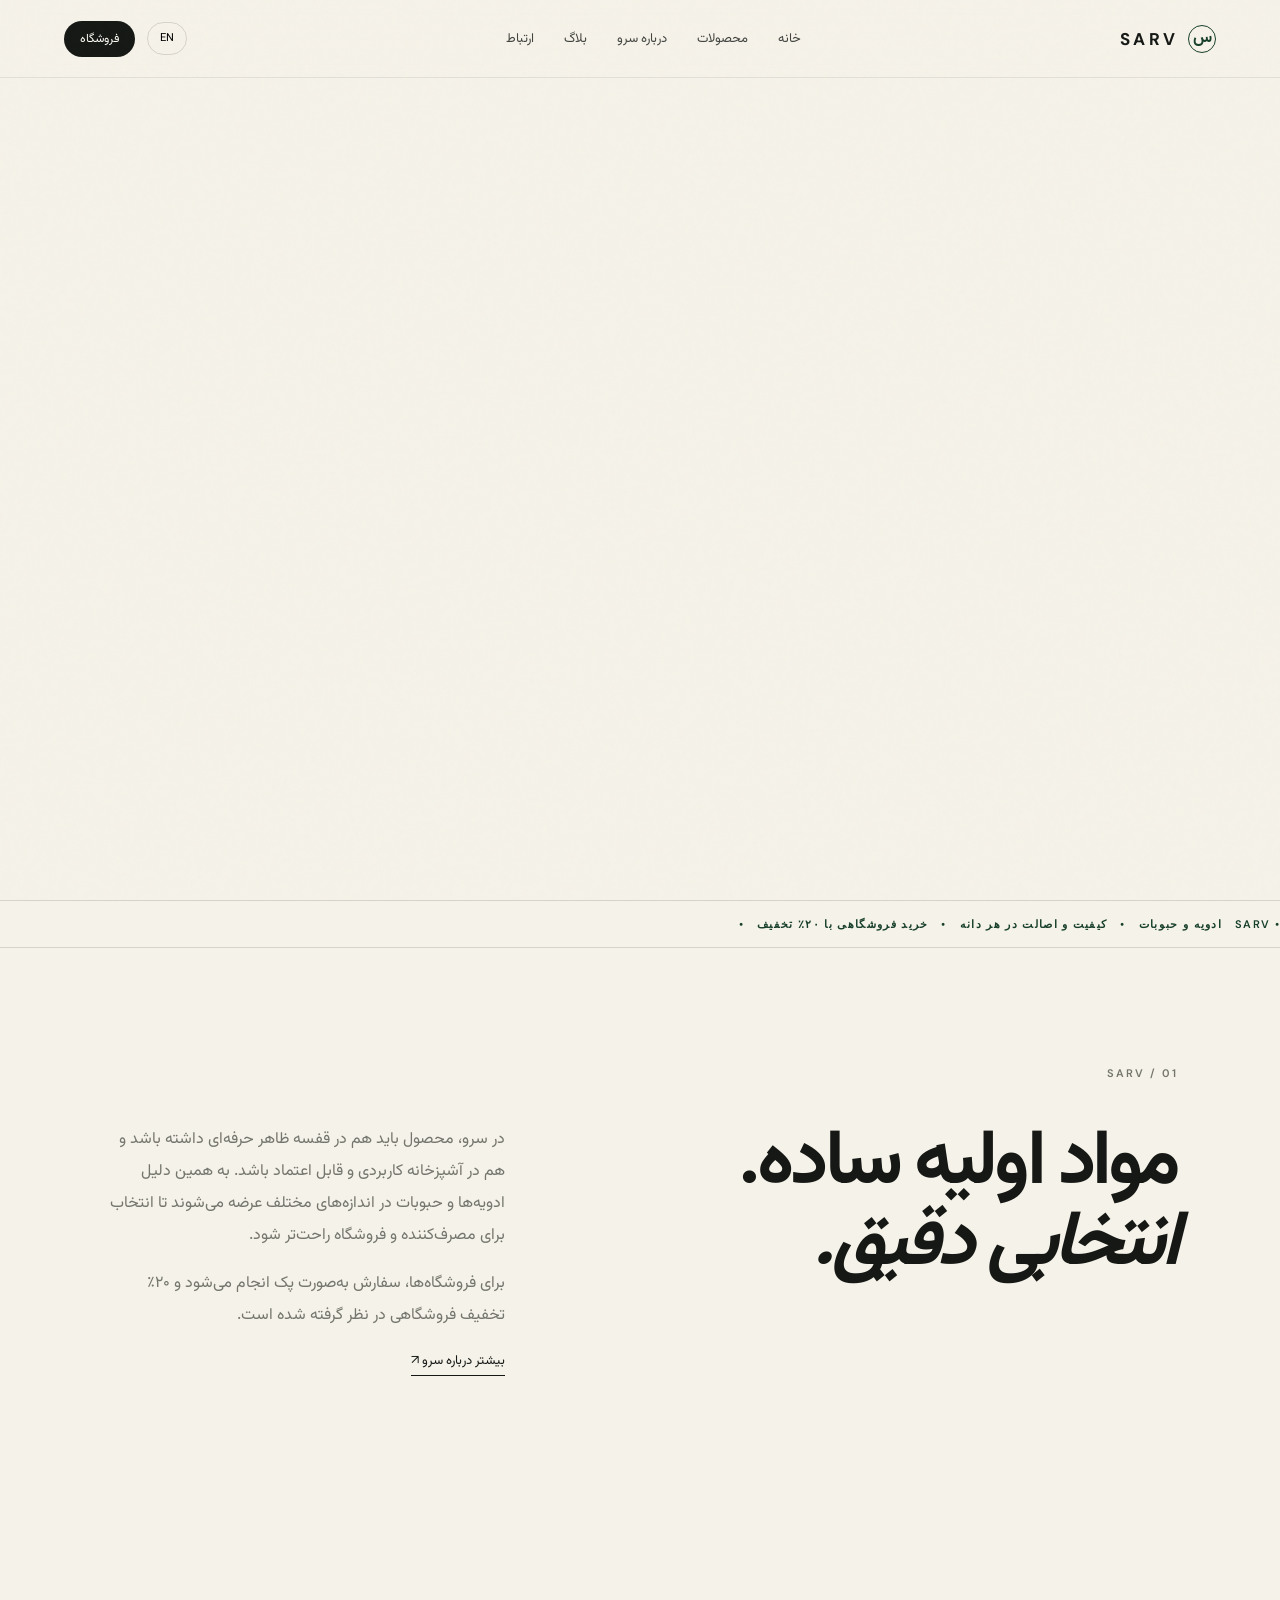
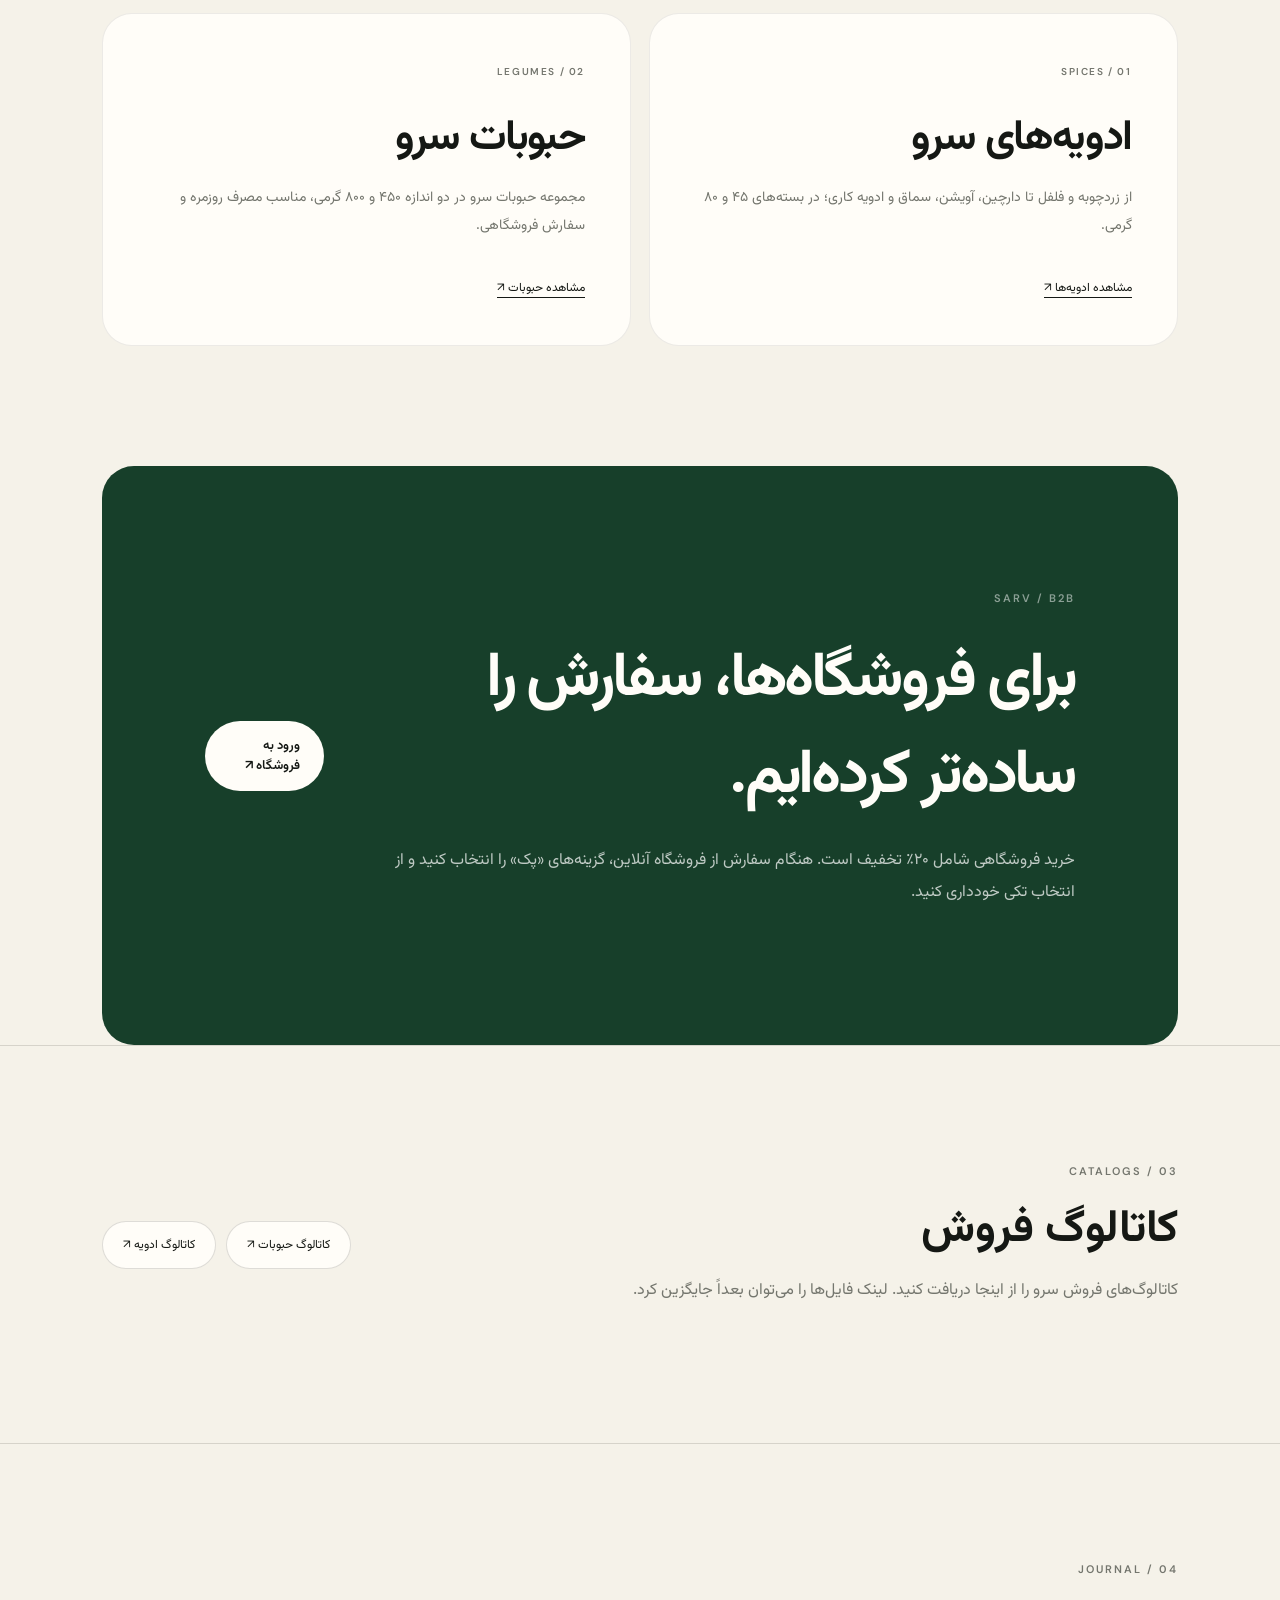
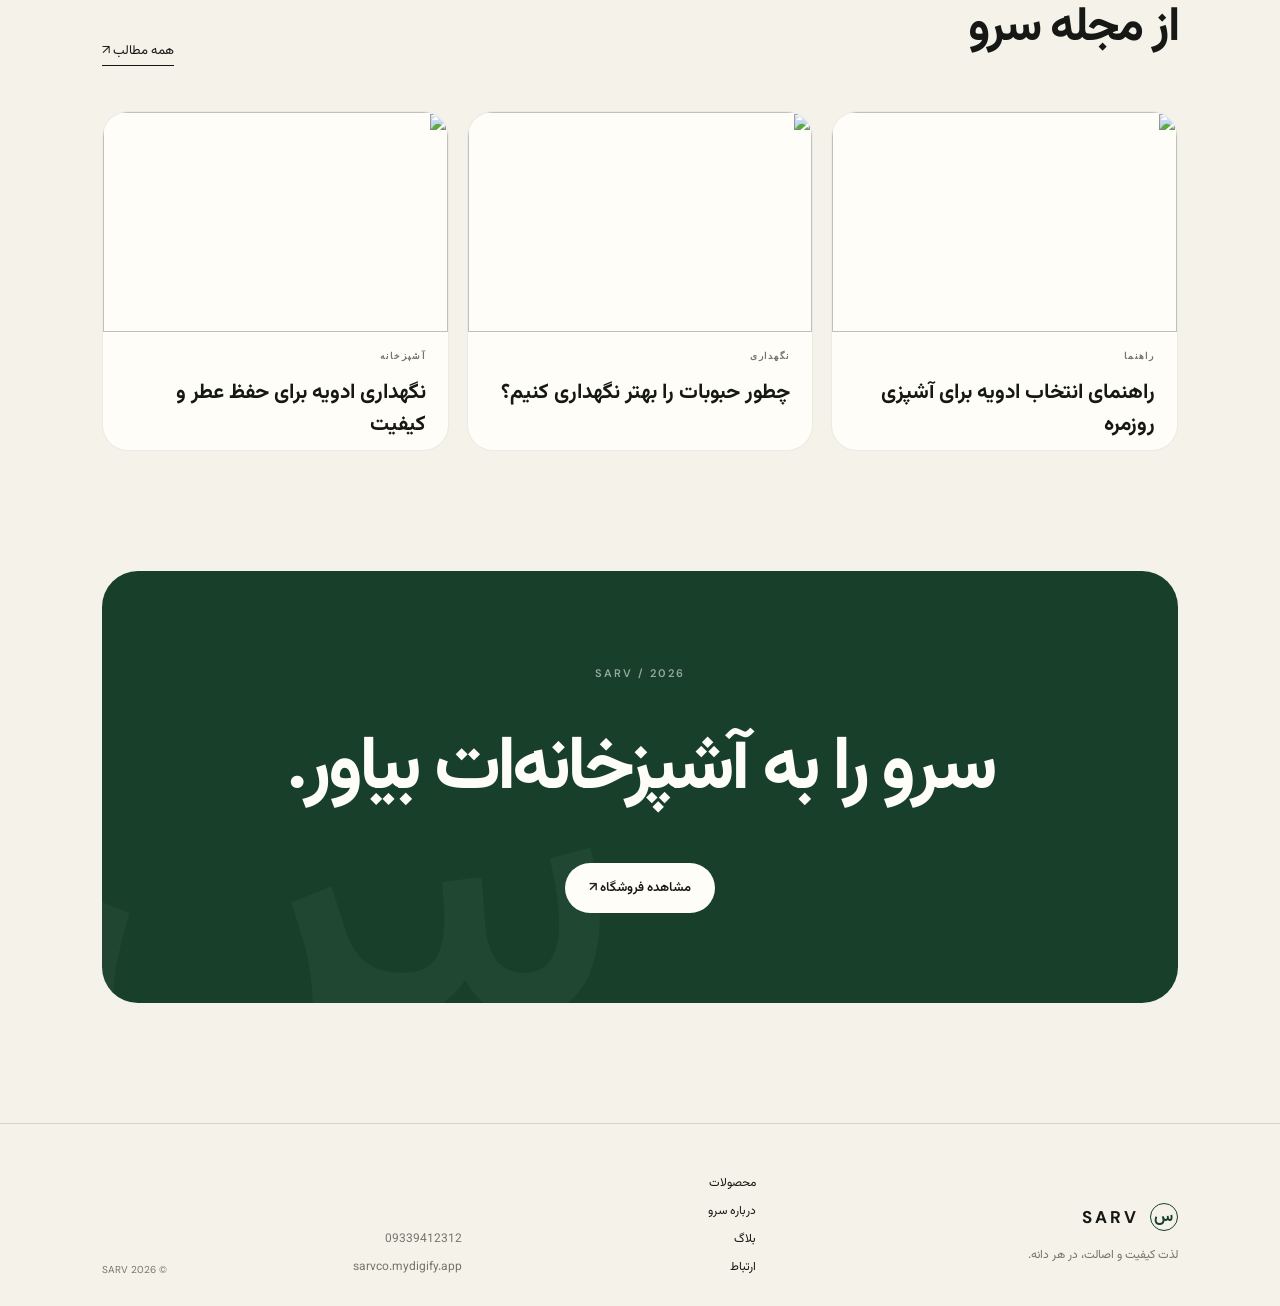
==== index.html @ 3f768b29 "Add files via upload" ====
<!doctype html><html lang="fa" dir="rtl"><head>
<meta charset="utf-8"><meta name="viewport" content="width=device-width, initial-scale=1.0">
<meta name="theme-color" content="#f6f3ea">
<meta name="description" content="سرو؛ ادویه و حبوبات با تمرکز بر کیفیت، اصالت و بسته‌بندی حرفه‌ای.">
<title>SARV — سرو | ادویه و حبوبات</title>
<link rel="preconnect" href="https://fonts.googleapis.com"><link rel="preconnect" href="https://fonts.gstatic.com" crossorigin>
<link href="https://fonts.googleapis.com/css2?family=DM+Sans:wght@400;500;600;700&family=Vazirmatn:wght@400;500;600;700;800&display=swap" rel="stylesheet">
<link rel="stylesheet" href="styles.css"></head><body><div class="noise"></div><header class="nav">
  <a class="brand" href="index.html" aria-label="SARV"><span class="brand-mark">س</span><span class="brand-word">SARV</span></a>
  <nav>
    <a href="index.html" data-fa="خانه" data-en="Home">خانه</a>
    <a href="products.html" data-fa="محصولات" data-en="Products">محصولات</a>
    <a href="about.html" data-fa="درباره سرو" data-en="About">درباره سرو</a>
    <a href="blog.html" data-fa="بلاگ" data-en="Blog">بلاگ</a>
    <a href="contact.html" data-fa="ارتباط" data-en="Contact">ارتباط</a>
  </nav>
  <div class="nav-actions">
    <button class="lang-btn" id="langBtn">EN</button>
    <a class="nav-cta" href="https://sarvco.mydigify.app" target="_blank" rel="noopener" data-fa="فروشگاه" data-en="Shop">فروشگاه</a>
  </div>
</header><main><section class="hero">
<div class="hero-copy reveal"><span class="eyebrow">SARV / NATURAL SPICES & LEGUMES</span>
<h1>طعم واقعی،<br><em>سادگی ماندگار.</em></h1>
<p>سرو مجموعه‌ای از ادویه‌ها و حبوبات است؛ با تمرکز بر کیفیت، اصالت، ارائه حرفه‌ای و تجربه‌ای ساده برای خرید خانگی و فروشگاهی.</p>
<div class="hero-actions"><a class="btn btn-dark" href="products.html">دیدن محصولات</a><a class="text-link" href="blog.html">خواندن مطالب سرو ↗</a></div></div>
<div class="hero-visual reveal delay-1"><div class="hero-orbit"></div>
<img src="assets/hero/EA3776B9-7689-4C84-BE9C-60752B34427B.PNG" alt="مجموعه محصولات سرو" class="hero-image">
<div class="floating-note"><strong>SARV</strong><span>کیفیت • اصالت • سادگی</span></div></div></section>
<section class="marquee"><div>• SARV &nbsp; ادویه و حبوبات &nbsp; • &nbsp; کیفیت و اصالت در هر دانه &nbsp; • &nbsp; خرید فروشگاهی با ۲۰٪ تخفیف &nbsp; •</div></section>
<section class="section intro"><div class="section-kicker">01 / SARV</div><div class="intro-grid">
<h2>مواد اولیه ساده.<br><em>انتخابی دقیق.</em></h2>
<div><p>در سرو، محصول باید هم در قفسه ظاهر حرفه‌ای داشته باشد و هم در آشپزخانه کاربردی و قابل اعتماد باشد. به همین دلیل ادویه‌ها و حبوبات در اندازه‌های مختلف عرضه می‌شوند تا انتخاب برای مصرف‌کننده و فروشگاه راحت‌تر شود.</p><p>برای فروشگاه‌ها، سفارش به‌صورت پک انجام می‌شود و ۲۰٪ تخفیف فروشگاهی در نظر گرفته شده است.</p><a class="text-link" href="about.html">بیشتر درباره سرو ↗</a></div></div></section>
<section class="section promo-grid"><div class="promo-card"><span>01 / SPICES</span><h2>ادویه‌های سرو</h2><p>از زردچوبه و فلفل تا دارچین، آویشن، سماق و ادویه کاری؛ در بسته‌های ۴۵ و ۸۰ گرمی.</p><a href="products.html#spices">مشاهده ادویه‌ها ↗</a></div>
<div class="promo-card"><span>02 / LEGUMES</span><h2>حبوبات سرو</h2><p>مجموعه حبوبات سرو در دو اندازه ۴۵۰ و ۸۰۰ گرمی، مناسب مصرف روزمره و سفارش فروشگاهی.</p><a href="products.html#legumes">مشاهده حبوبات ↗</a></div></section>
<section class="section business-banner"><div><span class="eyebrow">SARV / B2B</span><h2>برای فروشگاه‌ها، سفارش را ساده‌تر کرده‌ایم.</h2><p>خرید فروشگاهی شامل ۲۰٪ تخفیف است. هنگام سفارش از فروشگاه آنلاین، گزینه‌های «پک» را انتخاب کنید و از انتخاب تکی خودداری کنید.</p></div><a class="btn btn-light" href="https://sarvco.mydigify.app" target="_blank" rel="noopener">ورود به فروشگاه ↗</a></section>
<section class="section catalog-strip"><div><div class="section-kicker">03 / CATALOGS</div><h2>کاتالوگ فروش</h2><p>کاتالوگ‌های فروش سرو را از اینجا دریافت کنید. لینک فایل‌ها را می‌توان بعداً جایگزین کرد.</p></div>
<div class="catalog-actions"><a class="catalog-link" href="CATALOG_LEGUMES_URL">کاتالوگ حبوبات ↗</a><a class="catalog-link" href="CATALOG_SPICES_URL">کاتالوگ ادویه ↗</a></div></section>
<section class="section blog-teaser"><div class="section-head"><div><div class="section-kicker">04 / JOURNAL</div><h2>از مجله سرو</h2></div><a class="text-link" href="blog.html">همه مطالب ↗</a></div>
<div class="article-grid"><a class="article-card" href="blog/guide-to-spices.html"><img src="assets/new-spices/32B87720-87F9-4DDB-B1CF-06F2266FF9A6.PNG"><span>راهنما</span><h3>راهنمای انتخاب ادویه برای آشپزی روزمره</h3></a>
<a class="article-card" href="blog/legumes-storage.html"><img src="assets/hero/F86A44FF-6D69-4E78-BDF2-ED0A89D6AC3B.PNG"><span>نگهداری</span><h3>چطور حبوبات را بهتر نگهداری کنیم؟</h3></a>
<a class="article-card" href="blog/spice-storage.html"><img src="assets/new-spices/EA3776B9-7689-4C84-BE9C-60752B34427B.PNG"><span>آشپزخانه</span><h3>نگهداری ادویه برای حفظ عطر و کیفیت</h3></a></div></section>
<section class="cta section"><div class="cta-inner"><span class="eyebrow">SARV / 2026</span><h2>سرو را به آشپزخانه‌ات بیاور.</h2><a class="btn btn-light" href="https://sarvco.mydigify.app" target="_blank" rel="noopener">مشاهده فروشگاه ↗</a></div></section></main><footer class="footer">
  <div><div class="brand footer-brand"><span class="brand-mark">س</span><span class="brand-word">SARV</span></div>
    <p data-fa="لذت کیفیت و اصالت، در هر دانه." data-en="The pleasure of quality and authenticity, in every grain.">لذت کیفیت و اصالت، در هر دانه.</p></div>
  <div class="footer-links">
    <a href="products.html" data-fa="محصولات" data-en="Products">محصولات</a>
    <a href="about.html" data-fa="درباره سرو" data-en="About">درباره سرو</a>
    <a href="blog.html" data-fa="بلاگ" data-en="Blog">بلاگ</a>
    <a href="contact.html" data-fa="ارتباط" data-en="Contact">ارتباط</a>
  </div>
  <div class="footer-contact"><span>09339412312</span><a href="https://sarvco.mydigify.app" target="_blank" rel="noopener">sarvco.mydigify.app</a></div>
  <div class="copyright">© 2026 SARV</div>
</footer><script src="script.js"></script></body></html>
---- styles.css ----
:root{--bg:#f5f2e9;--ink:#151814;--muted:#74766e;--line:rgba(21,24,20,.14);--green:#173f2a;--gold:#b89a58;--white:#fffdf8;--radius:28px}
*{box-sizing:border-box}html{scroll-behavior:smooth}body{margin:0;background:var(--bg);color:var(--ink);font-family:Vazirmatn,DM Sans,sans-serif;overflow-x:hidden}a{color:inherit;text-decoration:none}button{font:inherit}.noise{position:fixed;inset:0;pointer-events:none;z-index:20;opacity:.035;background-image:url("data:image/svg+xml,%3Csvg viewBox='0 0 180 180' xmlns='http://www.w3.org/2000/svg'%3E%3Cfilter id='n'%3E%3CfeTurbulence type='fractalNoise' baseFrequency='.8' numOctaves='4' stitchTiles='stitch'/%3E%3C/filter%3E%3Crect width='100%25' height='100%25' filter='url(%23n)' opacity='.5'/%3E%3C/svg%3E")}
.nav{position:fixed;top:0;left:0;right:0;z-index:15;height:78px;display:flex;align-items:center;justify-content:space-between;padding:0 5vw;background:rgba(245,242,233,.72);backdrop-filter:blur(18px);border-bottom:1px solid rgba(21,24,20,.08)}.brand{display:flex;align-items:center;gap:10px;font-family:"DM Sans",sans-serif;font-weight:700;letter-spacing:.2em}.brand-mark{display:grid;place-items:center;width:28px;height:28px;border:1px solid var(--green);border-radius:50%;font-family:Vazirmatn;font-size:16px;letter-spacing:0;color:var(--green)}.brand-word{font-size:17px}.nav nav{display:flex;gap:30px;font-size:13px}.nav nav a{position:relative;color:#42443f}.nav nav a:after{content:"";position:absolute;right:0;bottom:-7px;width:0;height:1px;background:var(--green);transition:.35s}.nav nav a:hover:after{width:100%}.nav-actions{display:flex;gap:12px;align-items:center}.lang-btn{border:1px solid var(--line);background:transparent;border-radius:999px;padding:7px 12px;cursor:pointer;font-size:11px}.nav-cta{background:var(--ink);color:var(--white);border-radius:999px;padding:9px 16px;font-size:12px}.hero{min-height:100vh;padding:150px 8vw 90px;display:grid;grid-template-columns:1fr 1fr;align-items:center;gap:5vw}.hero-copy{max-width:620px}.eyebrow,.section-kicker{font:600 11px/1 "DM Sans",sans-serif;letter-spacing:.18em;text-transform:uppercase;color:var(--muted)}h1,h2,h3,p{margin-top:0}.hero h1{font-size:clamp(54px,7vw,108px);line-height:.98;letter-spacing:-.06em;margin:22px 0}.hero h1 em,.page-hero h1 em,.statement h2 em,.about-copy h2 em,.contact-note h2 em{font-style:normal;color:var(--green)}.hero-copy>p{font-size:17px;line-height:2;color:var(--muted);max-width:540px}.hero-actions{display:flex;align-items:center;gap:25px;margin-top:32px}.btn{display:inline-flex;align-items:center;justify-content:center;border-radius:999px;padding:15px 24px;font-size:13px;font-weight:600;transition:transform .3s,box-shadow .3s}.btn:hover{transform:translateY(-3px);box-shadow:0 12px 30px rgba(0,0,0,.12)}.btn-dark{background:var(--ink);color:var(--white)}.btn-light{background:var(--white);color:var(--ink)}.text-link{font-size:13px;border-bottom:1px solid var(--ink);padding-bottom:4px}.hero-visual{position:relative;min-height:650px;display:grid;place-items:center}.hero-image{width:min(100%,600px);max-height:650px;object-fit:contain;position:relative;z-index:2;filter:drop-shadow(0 35px 40px rgba(0,0,0,.13))}.hero-orbit{position:absolute;width:430px;height:430px;border:1px solid rgba(23,63,42,.18);border-radius:50%;animation:spin 18s linear infinite}.hero-orbit:after{content:"";position:absolute;width:9px;height:9px;background:var(--gold);border-radius:50%;top:12%;right:10%}.floating-note{position:absolute;z-index:3;bottom:8%;left:2%;background:rgba(255,253,248,.75);backdrop-filter:blur(16px);border:1px solid rgba(255,255,255,.8);padding:18px 20px;border-radius:18px;box-shadow:0 20px 40px rgba(0,0,0,.08);display:flex;flex-direction:column;gap:5px}.floating-note strong{font:700 16px "DM Sans"}.floating-note span{font-size:10px;color:var(--muted)}@keyframes spin{to{transform:rotate(360deg)}}.marquee{overflow:hidden;border-block:1px solid var(--line);padding:16px 0;white-space:nowrap;color:var(--green);font:600 11px "DM Sans";letter-spacing:.12em}.marquee div{display:inline-block;animation:marquee 24s linear infinite}@keyframes marquee{to{transform:translateX(50%)}}.section{padding:120px 8vw}.section-small{padding-inline:8vw}.intro-grid{display:grid;grid-template-columns:1.15fr .85fr;gap:10vw;margin-top:45px}.intro h2,.statement h2,.page-hero h1,.contact-note h2{font-size:clamp(42px,6vw,82px);line-height:1.05;letter-spacing:-.05em}.intro-grid p,.statement-copy p,.about-copy p,.page-hero p{font-size:16px;line-height:2;color:var(--muted);max-width:550px}.section-head{display:flex;justify-content:space-between;align-items:end;margin-bottom:45px}.section-head h2{font-size:48px;letter-spacing:-.04em;margin:16px 0 0}.product-grid{display:grid;grid-template-columns:repeat(4,1fr);gap:18px}.product-card{min-width:0}.product-img{background:var(--white);border-radius:24px;aspect-ratio:1/1.18;display:grid;place-items:center;overflow:hidden;border:1px solid rgba(21,24,20,.07);transition:transform .5s,box-shadow .5s}.product-card img{width:88%;height:88%;object-fit:contain;transition:transform .6s}.product-card:hover .product-img{transform:translateY(-8px);box-shadow:0 25px 50px rgba(0,0,0,.1)}.product-card:hover img{transform:scale(1.04)}.product-info{display:grid;grid-template-columns:auto 1fr;gap:4px 12px;padding:15px 5px}.product-info span{grid-row:span 2;font:600 10px "DM Sans";color:var(--muted);padding-top:4px}.product-info h3{font-size:16px;margin:0}.product-info small{font:500 9px "DM Sans";letter-spacing:.08em;color:var(--muted)}.product-info b{grid-column:2;font-size:11px;margin-top:7px;font-weight:600}.statement{display:grid;grid-template-columns:1.15fr .85fr;gap:7vw;align-items:center;background:#ece8dc}.statement-image{border-radius:32px;overflow:hidden}.statement-image img{display:block;width:100%;height:100%;object-fit:cover}.cta{padding-top:0}.cta-inner{background:var(--green);color:var(--white);border-radius:36px;padding:90px 9vw;text-align:center;position:relative;overflow:hidden}.cta-inner:before{content:"س";position:absolute;font-size:38vw;line-height:.7;left:-5%;bottom:-15%;opacity:.04}.cta-inner .eyebrow{color:rgba(255,255,255,.55)}.cta h2{font-size:clamp(40px,6vw,75px);letter-spacing:-.05em;margin:25px auto 35px;max-width:900px}.footer{padding:50px 8vw 30px;display:grid;grid-template-columns:1.5fr 1fr 1fr auto;gap:40px;border-top:1px solid var(--line);align-items:end}.footer p{color:var(--muted);font-size:12px}.footer-brand{margin-bottom:15px}.footer-links,.footer-contact{display:flex;flex-direction:column;gap:10px;font-size:12px}.footer-contact{color:var(--muted)}.copyright{font:10px "DM Sans";color:var(--muted);white-space:nowrap}.page-hero{padding-top:170px;padding-bottom:70px;max-width:1100px}.page-hero h1{margin:25px 0 20px}.page-hero p{max-width:650px}.filterbar{display:flex;gap:8px;margin-bottom:35px}.filter{border:1px solid var(--line);background:transparent;border-radius:999px;padding:10px 17px;font-size:11px;cursor:pointer}.filter.active{background:var(--ink);color:white}.product-grid-large{grid-template-columns:repeat(4,1fr);padding-bottom:100px}.product-card.hidden{display:none}.about-split{display:grid;grid-template-columns:1fr 1fr;gap:9vw;align-items:center}.about-visual{border-radius:32px;overflow:hidden}.about-visual img{display:block;width:100%;height:auto}.about-copy h2{font-size:45px;line-height:1.15;letter-spacing:-.04em;margin:20px 0 30px}.values{display:grid;grid-template-columns:repeat(3,1fr);border-top:1px solid var(--line);border-bottom:1px solid var(--line);padding-top:70px;padding-bottom:70px}.value{padding:0 35px;border-left:1px solid var(--line)}.value:first-child{border-left:0}.value span{font:11px "DM Sans";color:var(--muted)}.value h3{font-size:30px;margin:25px 0 10px}.value p{font-size:13px;line-height:1.9;color:var(--muted)}.contact-grid{display:grid;grid-template-columns:1fr 1fr;gap:18px}.contact-card{background:var(--white);border:1px solid rgba(21,24,20,.08);border-radius:28px;padding:45px;display:flex;flex-direction:column;gap:12px;transition:.4s}.contact-card:hover{transform:translateY(-6px);box-shadow:0 25px 50px rgba(0,0,0,.08)}.contact-card span{font:10px "DM Sans";letter-spacing:.18em;color:var(--muted)}.contact-card strong{font:clamp(25px,3vw,40px);letter-spacing:-.03em}.contact-card small{color:var(--green);font-size:12px}.contact-note{text-align:center;padding-bottom:160px}.contact-note h2{margin:30px auto;max-width:850px}.reveal{opacity:0;transform:translateY(35px);transition:opacity .8s ease,transform .8s ease}.reveal.visible{opacity:1;transform:none}.delay-1{transition-delay:.15s}
[dir="ltr"] .hero-actions{flex-direction:row}.ltr{direction:ltr}
@media(max-width:900px){.nav nav{display:none}.hero{grid-template-columns:1fr;padding-top:120px}.hero-visual{min-height:480px}.product-grid,.product-grid-large{grid-template-columns:repeat(2,1fr)}.intro-grid,.statement,.about-split{grid-template-columns:1fr}.statement{gap:45px}.footer{grid-template-columns:1fr 1fr}.values{grid-template-columns:1fr;gap:35px}.value{border-left:0;border-top:1px solid var(--line);padding:30px 0 0}.value:first-child{border-top:0}.contact-grid{grid-template-columns:1fr}}
@media(max-width:560px){.nav{padding:0 18px}.nav-cta{display:none}.hero,.section,.page-hero{padding-inline:22px}.hero h1{font-size:54px}.hero-visual{min-height:400px}.hero-orbit{width:280px;height:280px}.floating-note{left:0;bottom:4%}.section{padding-top:80px;padding-bottom:80px}.section-head{align-items:start;gap:20px;flex-direction:column}.section-head h2{font-size:40px}.product-grid,.product-grid-large{grid-template-columns:1fr 1fr;gap:10px}.product-img{border-radius:18px}.product-info h3{font-size:13px}.statement{padding-inline:22px}.cta{padding-inline:12px}.cta-inner{border-radius:25px;padding:70px 25px}.footer{grid-template-columns:1fr;padding-inline:22px}.copyright{margin-top:20px}.about-copy h2{font-size:36px}.contact-card{padding:30px 24px}.contact-card strong{font-size:25px}}

/* SARV 2026 additions */
.promo-grid{display:grid;grid-template-columns:1fr 1fr;gap:18px}
.promo-card{background:var(--white);border:1px solid rgba(21,24,20,.08);border-radius:30px;padding:45px;min-height:310px}
.promo-card span,.category-heading span,.post-meta{font:600 10px "DM Sans";letter-spacing:.16em;color:var(--muted)}
.promo-card h2{font-size:42px;letter-spacing:-.04em;margin:22px 0 12px}
.promo-card p{color:var(--muted);line-height:2;font-size:14px;max-width:520px}
.promo-card a{display:inline-block;margin-top:25px;border-bottom:1px solid var(--ink);font-size:12px}
.business-banner,.business-note{background:var(--green);color:var(--white);border-radius:32px;margin-inline:8vw;display:flex;align-items:center;justify-content:space-between;gap:40px}
.business-banner h2{font-size:clamp(35px,5vw,62px);letter-spacing:-.05em;margin:20px 0}
.business-banner p,.business-note p{color:rgba(255,255,255,.72);line-height:2;max-width:750px}
.business-banner .eyebrow{color:rgba(255,255,255,.5)}
.business-note{padding:45px 55px;margin-bottom:35px}
.business-note strong{font-size:24px}
.business-note .btn{background:var(--white);color:var(--ink)}
.catalog-strip{display:flex;align-items:center;justify-content:space-between;gap:45px;border-top:1px solid var(--line);border-bottom:1px solid var(--line)}
.catalog-strip h2{font-size:45px;margin:18px 0 10px}
.catalog-strip p{color:var(--muted);line-height:2;max-width:600px}
.catalog-actions{display:flex;gap:10px;flex-wrap:wrap}
.catalog-link{border:1px solid var(--line);background:var(--white);border-radius:999px;padding:14px 20px;font-size:12px}
.category-heading{padding-top:70px;padding-bottom:28px}
.category-heading h2{font-size:44px;margin:15px 0 5px}
.category-heading p{color:var(--muted);font-size:13px}
.size-row{display:flex;gap:6px;margin-top:10px}
.size-btn{border:1px solid var(--line);background:transparent;border-radius:999px;padding:6px 10px;font-size:10px;cursor:pointer}
.size-btn.active{background:var(--green);color:var(--white);border-color:var(--green)}
.purchase-row{display:flex;align-items:end;justify-content:space-between;gap:10px;margin-top:10px}
.price-label{display:block;font-size:9px!important;letter-spacing:0!important}
.price{display:block;font-size:13px;margin-top:2px}
.shop-mini{background:var(--ink);color:var(--white);border-radius:999px;padding:8px 12px;font-size:10px}
.store-order{margin-top:12px;padding-top:12px;border-top:1px solid var(--line);display:flex;flex-direction:column;gap:4px}
.store-order strong{font-size:10px;color:var(--green)}
.store-order span{font-size:9px;line-height:1.7;color:var(--muted)}
.pack-link{font-size:9px;text-decoration:underline;margin-top:3px}
.article-grid{display:grid;grid-template-columns:repeat(3,1fr);gap:18px}
.article-card{background:var(--white);border:1px solid rgba(21,24,20,.08);border-radius:26px;overflow:hidden;transition:.35s}
.article-card:hover{transform:translateY(-6px);box-shadow:0 20px 45px rgba(0,0,0,.08)}
.article-card img{display:block;width:100%;height:220px;object-fit:cover}
.article-card span,.article-card h3,.article-card p{margin-inline:22px}
.article-card span{display:inline-block;margin-top:18px;font:600 9px "DM Sans";letter-spacing:.14em;color:var(--muted)}
.article-card h3{font-size:21px;line-height:1.5;margin-top:9px;margin-bottom:10px}
.article-card p{font-size:12px;line-height:2;color:var(--muted);margin-bottom:24px}
.article-grid-large .article-card img{height:250px}
.post{max-width:1000px;margin:auto;padding-top:160px}
.post h1{font-size:clamp(42px,6vw,78px);line-height:1.1;letter-spacing:-.05em;margin:25px 0}
.post-lead{font-size:19px;line-height:2;color:var(--muted);max-width:760px}
.post-image{width:100%;max-height:600px;object-fit:cover;border-radius:30px;margin:45px 0}
.post-content{max-width:760px;margin:auto;font-size:16px;line-height:2.1}
.post-content h2{font-size:30px;margin-top:45px}
.post-content li{margin-bottom:12px}
.contact-form-note{background:var(--white);border-radius:30px;margin-inline:8vw}
.contact-form-note h2{font-size:50px;margin:18px 0}
.contact-form-note p{color:var(--muted);max-width:750px;line-height:2;margin-bottom:25px}
@media(max-width:900px){.promo-grid,.article-grid{grid-template-columns:1fr 1fr}.business-banner,.business-note,.catalog-strip{margin-inline:22px}.business-banner,.catalog-strip{align-items:flex-start;flex-direction:column}.business-note{margin-inline:22px}.article-card img{height:190px}}
@media(max-width:560px){.promo-grid,.article-grid{grid-template-columns:1fr}.promo-card{padding:30px;min-height:240px}.promo-card h2{font-size:34px}.business-banner,.business-note{margin-inline:12px;border-radius:24px;padding:35px 25px}.catalog-strip{padding-inline:22px}.catalog-strip h2{font-size:38px}.category-heading{padding-inline:22px}.article-card img,.article-grid-large .article-card img{height:210px}.post{padding-top:125px}.post-image{border-radius:20px;margin:30px 0}.post-content{font-size:15px}.contact-form-note{margin-inline:12px}}
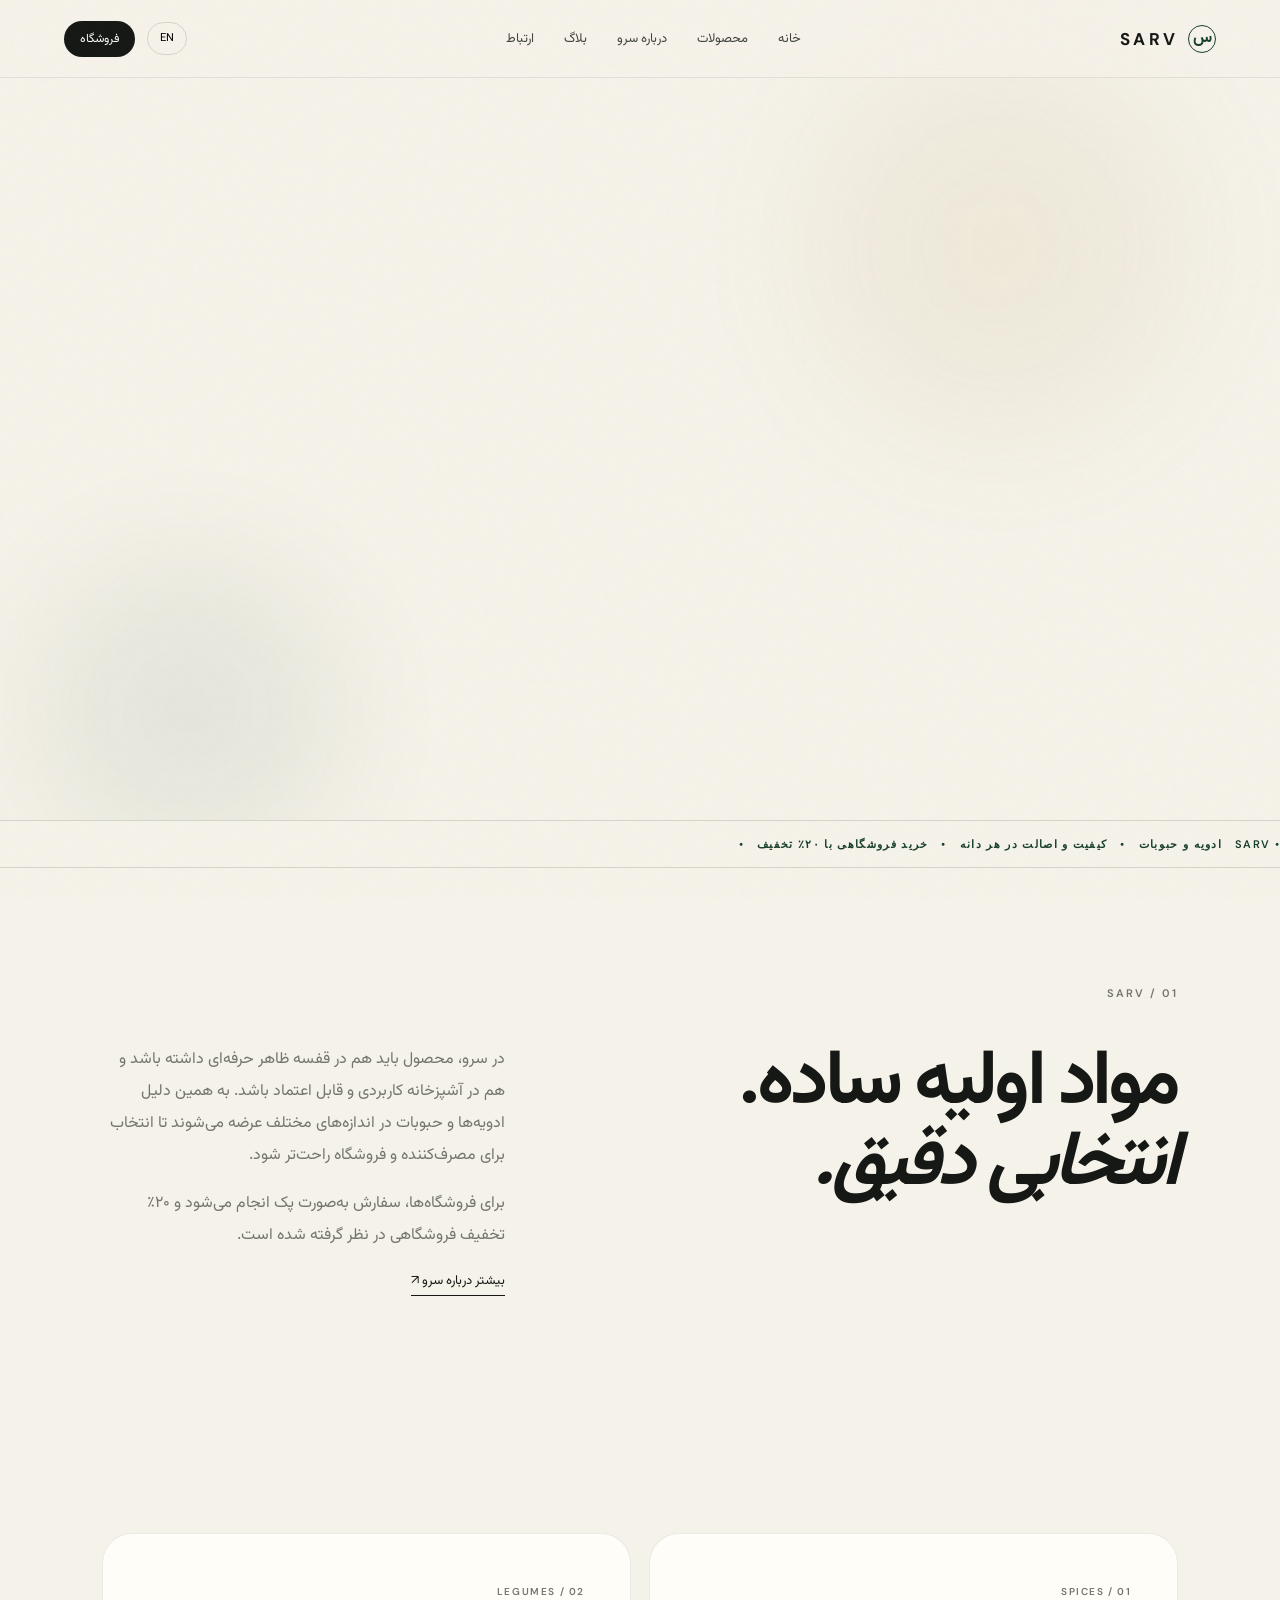
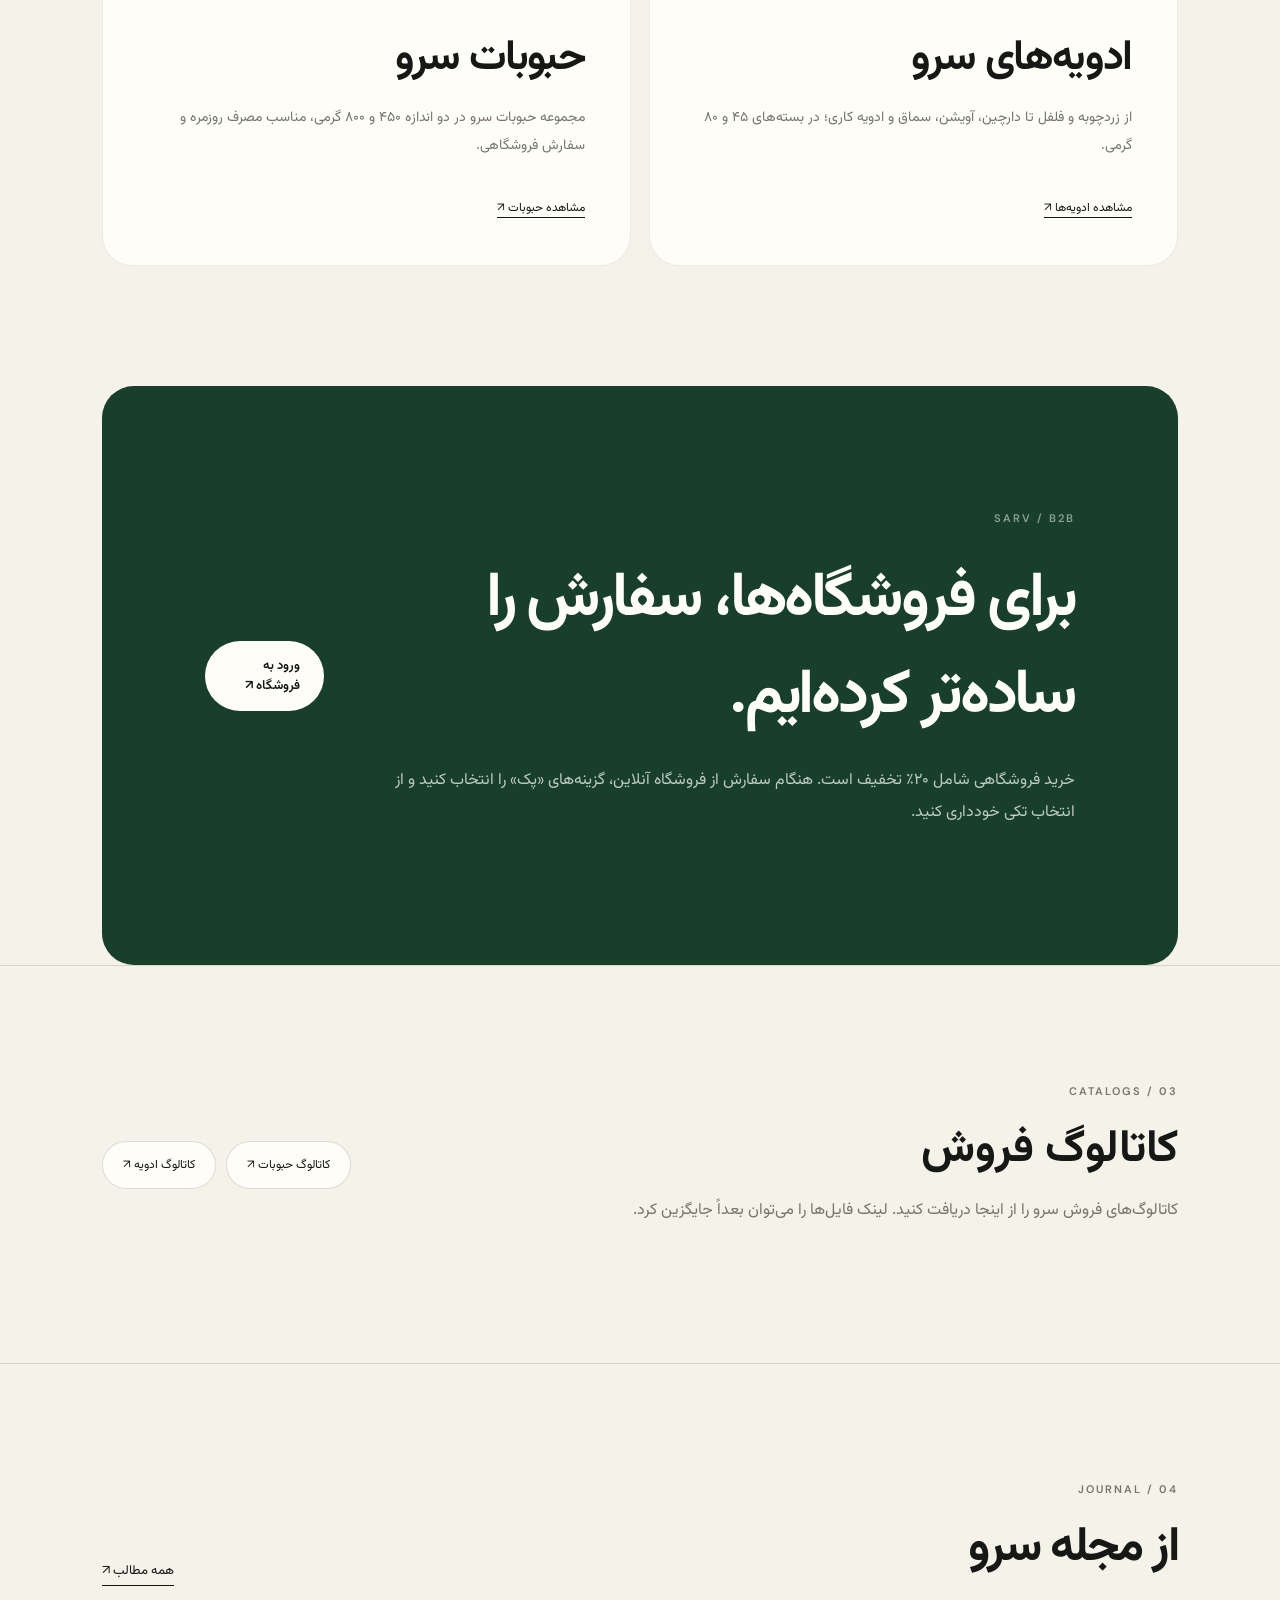
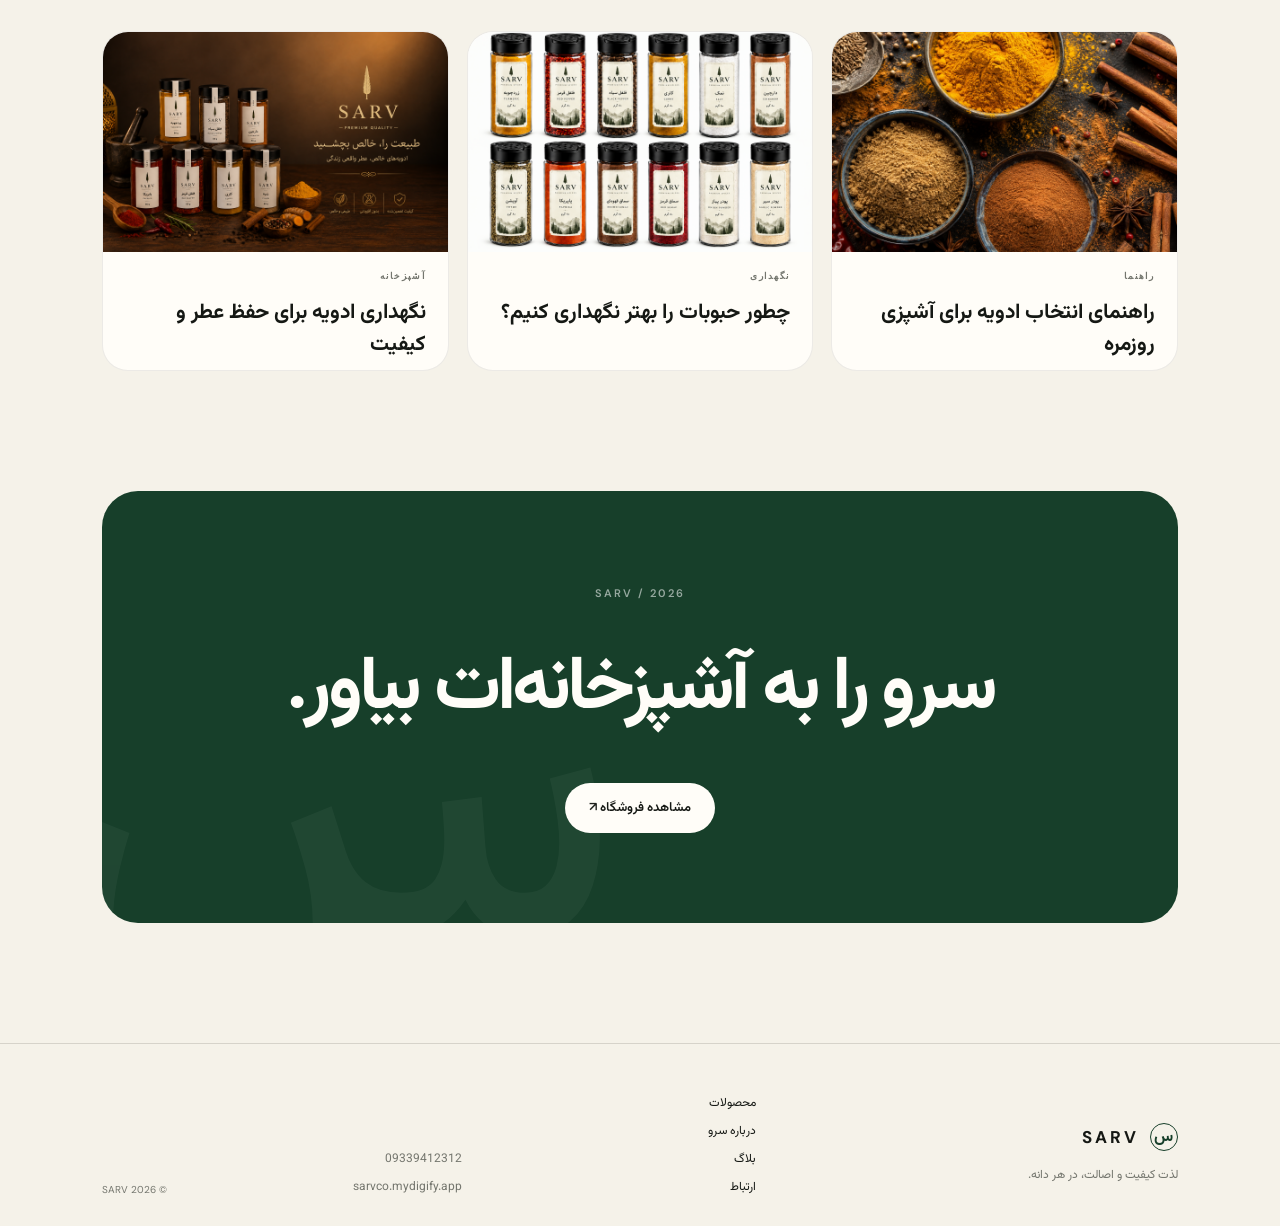
==== commit 85d0ddd2: "Add files via upload" ====
--- a/index.html
+++ b/index.html
@@ -5,6 +5,7 @@
 <title>SARV — سرو | ادویه و حبوبات</title>
 <link rel="preconnect" href="https://fonts.googleapis.com"><link rel="preconnect" href="https://fonts.gstatic.com" crossorigin>
 <link href="https://fonts.googleapis.com/css2?family=DM+Sans:wght@400;500;600;700&family=Vazirmatn:wght@400;500;600;700;800&display=swap" rel="stylesheet">
+<link rel="preload" as="image" href="assets/hero/EA3776B9-7689-4C84-BE9C-60752B34427B.PNG">
 <link rel="stylesheet" href="styles.css"></head><body><div class="noise"></div><header class="nav">
   <a class="brand" href="index.html" aria-label="SARV"><span class="brand-mark">س</span><span class="brand-word">SARV</span></a>
   <nav>
@@ -24,7 +25,7 @@
 <p>سرو مجموعه‌ای از ادویه‌ها و حبوبات است؛ با تمرکز بر کیفیت، اصالت، ارائه حرفه‌ای و تجربه‌ای ساده برای خرید خانگی و فروشگاهی.</p>
 <div class="hero-actions"><a class="btn btn-dark" href="products.html">دیدن محصولات</a><a class="text-link" href="blog.html">خواندن مطالب سرو ↗</a></div></div>
 <div class="hero-visual reveal delay-1"><div class="hero-orbit"></div>
-<img src="assets/hero/EA3776B9-7689-4C84-BE9C-60752B34427B.PNG" alt="مجموعه محصولات سرو" class="hero-image">
+<img src="assets/hero/EA3776B9-7689-4C84-BE9C-60752B34427B.PNG" alt="مجموعه محصولات سرو" class="hero-image" width="1536" height="1024" fetchpriority="high">
 <div class="floating-note"><strong>SARV</strong><span>کیفیت • اصالت • سادگی</span></div></div></section>
 <section class="marquee"><div>• SARV &nbsp; ادویه و حبوبات &nbsp; • &nbsp; کیفیت و اصالت در هر دانه &nbsp; • &nbsp; خرید فروشگاهی با ۲۰٪ تخفیف &nbsp; •</div></section>
 <section class="section intro"><div class="section-kicker">01 / SARV</div><div class="intro-grid">
--- a/styles.css
+++ b/styles.css
@@ -60,3 +60,223 @@
 .contact-form-note p{color:var(--muted);max-width:750px;line-height:2;margin-bottom:25px}
 @media(max-width:900px){.promo-grid,.article-grid{grid-template-columns:1fr 1fr}.business-banner,.business-note,.catalog-strip{margin-inline:22px}.business-banner,.catalog-strip{align-items:flex-start;flex-direction:column}.business-note{margin-inline:22px}.article-card img{height:190px}}
 @media(max-width:560px){.promo-grid,.article-grid{grid-template-columns:1fr}.promo-card{padding:30px;min-height:240px}.promo-card h2{font-size:34px}.business-banner,.business-note{margin-inline:12px;border-radius:24px;padding:35px 25px}.catalog-strip{padding-inline:22px}.catalog-strip h2{font-size:38px}.category-heading{padding-inline:22px}.article-card img,.article-grid-large .article-card img{height:210px}.post{padding-top:125px}.post-image{border-radius:20px;margin:30px 0}.post-content{font-size:15px}.contact-form-note{margin-inline:12px}}
+
+/* SARV PRODUCT EXPERIENCE v2 */
+.product-card{cursor:pointer;position:relative;overflow:hidden;transition:transform .35s ease,box-shadow .35s ease,border-color .35s ease}.product-card:hover{transform:translateY(-8px);box-shadow:0 28px 65px rgba(0,0,0,.11);border-color:rgba(21,24,20,.16)}.product-card:focus-visible{outline:2px solid var(--green);outline-offset:4px}.product-img{position:relative}.product-open{position:absolute;right:14px;bottom:14px;background:rgba(255,255,255,.94);backdrop-filter:blur(10px);border:1px solid rgba(21,24,20,.08);border-radius:999px;padding:8px 12px;font-size:9px;opacity:0;transform:translateY(8px);transition:.3s}.product-card:hover .product-open{opacity:1;transform:none}.product-open b{margin-right:5px;font-size:12px}.product-info{grid-template-columns:34px 1fr}.product-index{grid-row:span 3!important}.card-desc{grid-column:2;margin:7px 0 2px;font-size:10px;line-height:1.9;color:var(--muted);display:-webkit-box;-webkit-line-clamp:3;-webkit-box-orient:vertical;overflow:hidden}.size-switch{grid-column:2;display:flex;align-items:center;gap:5px;margin-top:9px;background:#f1eee5;border-radius:999px;padding:4px;width:max-content;max-width:100%}.switch-label{font-size:8px;color:var(--muted);padding:0 7px}.size-btn{min-width:64px;height:32px;border:0!important;background:transparent!important;color:var(--ink);border-radius:999px!important;padding:0 12px!important;font-size:10px!important;font-weight:600;cursor:pointer;transition:.25s;white-space:nowrap}.size-btn.active{background:var(--green)!important;color:var(--white)!important;box-shadow:0 4px 12px rgba(38,64,43,.18)}.size-btn:hover:not(.active){background:rgba(255,255,255,.8)!important}.purchase-row{grid-column:2}.store-order{grid-column:2}.product-modal{position:fixed;inset:0;z-index:1000;display:flex;align-items:center;justify-content:center;padding:25px;visibility:hidden;opacity:0;transition:opacity .25s,visibility .25s}.product-modal.is-open{visibility:visible;opacity:1}.product-modal-backdrop{position:absolute;inset:0;background:rgba(13,18,14,.62);backdrop-filter:blur(9px)}.product-modal-card{position:relative;z-index:1;width:min(980px,100%);max-height:min(760px,92vh);overflow:auto;background:var(--white);border-radius:34px;display:grid;grid-template-columns:.9fr 1.1fr;box-shadow:0 40px 100px rgba(0,0,0,.28);transform:translateY(18px) scale(.98);transition:.3s}.product-modal.is-open .product-modal-card{transform:none}.product-modal-close{position:absolute;z-index:2;top:18px;left:18px;width:40px;height:40px;border:1px solid rgba(21,24,20,.1);background:rgba(255,255,255,.9);border-radius:50%;font-size:25px;line-height:1;cursor:pointer}.modal-product-media{min-height:520px;background:#f2efe7;display:flex;align-items:center;justify-content:center;padding:45px}.modal-product-media img{width:100%;height:100%;max-height:500px;object-fit:contain}.modal-product-copy{padding:65px 55px 50px;display:flex;flex-direction:column;justify-content:center}.modal-kicker{font:600 10px "DM Sans";letter-spacing:.16em;color:var(--muted);text-transform:uppercase}.modal-product-copy h2{font-size:clamp(42px,5vw,68px);line-height:1.05;letter-spacing:-.055em;margin:18px 0}.modal-lead{font-size:15px;line-height:2.15;color:var(--muted);margin:0 0 25px}.modal-facts{border-top:1px solid var(--line);border-bottom:1px solid var(--line)}.modal-facts div{display:flex;justify-content:space-between;gap:20px;padding:15px 0;border-bottom:1px solid var(--line);font-size:11px}.modal-facts div:last-child{border-bottom:0}.modal-facts span{color:var(--muted)}.modal-facts strong{text-align:left;max-width:70%;font-weight:600}.modal-actions{display:flex;gap:10px;margin-top:28px}.btn-outline{border:1px solid var(--line);background:transparent;color:var(--ink);border-radius:999px;padding:13px 22px;font-size:11px;cursor:pointer}.modal-open{overflow:hidden}@media(max-width:760px){.product-modal{padding:12px}.product-modal-card{grid-template-columns:1fr;max-height:94vh;border-radius:25px}.modal-product-media{min-height:280px;height:300px;padding:25px}.modal-product-copy{padding:30px 25px 35px}.modal-product-copy h2{font-size:43px}.modal-lead{font-size:13px}.product-open{opacity:1;transform:none}.product-info{grid-template-columns:28px 1fr}.size-switch{width:100%;justify-content:flex-start}.size-btn{flex:1}.switch-label{padding-right:4px;padding-left:4px}.card-desc{-webkit-line-clamp:2}}
+
+
+/* ===== SARV V2 — mobile, glass & liquid polish ===== */
+.hero{
+  position:relative;
+  min-height:min(820px,92vh);
+  overflow:hidden;
+  isolation:isolate;
+}
+.hero:before,.hero:after{
+  content:"";
+  position:absolute;
+  border-radius:50%;
+  pointer-events:none;
+  z-index:-1;
+  filter:blur(70px);
+  opacity:.42;
+  transform:translate3d(0,0,0);
+}
+.hero:before{
+  width:360px;height:360px;
+  top:8%;right:8%;
+  background:rgba(184,154,88,.24);
+}
+.hero:after{
+  width:300px;height:300px;
+  bottom:-5%;left:3%;
+  background:rgba(23,63,42,.16);
+}
+.hero-visual{
+  min-width:0;
+  min-height:520px;
+  position:relative;
+  padding:20px;
+  border:1px solid rgba(255,255,255,.42);
+  border-radius:42px;
+  background:linear-gradient(135deg,rgba(255,255,255,.34),rgba(255,255,255,.12));
+  backdrop-filter:blur(20px);
+  -webkit-backdrop-filter:blur(20px);
+  box-shadow:0 28px 80px rgba(21,24,20,.09), inset 0 1px 0 rgba(255,255,255,.5);
+}
+.hero-image{
+  display:block;
+  width:min(100%,600px);
+  height:auto;
+  max-height:620px;
+  object-fit:contain;
+  opacity:1;
+}
+.floating-note{
+  background:rgba(255,253,248,.66)!important;
+  border:1px solid rgba(255,255,255,.55);
+  backdrop-filter:blur(18px);
+  -webkit-backdrop-filter:blur(18px);
+  box-shadow:0 15px 45px rgba(21,24,20,.12);
+}
+.product-card{
+  position:relative;
+  overflow:hidden;
+  background:linear-gradient(145deg,rgba(255,255,255,.72),rgba(255,255,255,.34))!important;
+  border:1px solid rgba(255,255,255,.65)!important;
+  box-shadow:0 18px 55px rgba(21,24,20,.07),inset 0 1px 0 rgba(255,255,255,.65)!important;
+  backdrop-filter:blur(18px);
+  -webkit-backdrop-filter:blur(18px);
+}
+.product-card:after{
+  content:"";
+  position:absolute;
+  width:150px;height:150px;
+  left:-70px;top:-75px;
+  border-radius:50%;
+  background:rgba(184,154,88,.12);
+  filter:blur(20px);
+  pointer-events:none;
+}
+.size-switch{
+  width:100%;
+  max-width:260px;
+  min-height:46px;
+  padding:4px!important;
+  gap:3px!important;
+  background:rgba(23,63,42,.07)!important;
+  border:1px solid rgba(23,63,42,.10);
+  box-shadow:inset 0 1px 2px rgba(0,0,0,.04);
+}
+.switch-label{
+  min-width:52px;
+  text-align:center;
+  font-size:9px!important;
+  font-weight:600;
+  letter-spacing:.03em;
+}
+.size-btn{
+  flex:1!important;
+  min-width:0!important;
+  height:36px!important;
+  padding:0 10px!important;
+  font-size:11px!important;
+  border-radius:999px!important;
+}
+.size-btn.active{
+  background:linear-gradient(135deg,var(--green),#28583d)!important;
+  box-shadow:0 7px 18px rgba(23,63,42,.22)!important;
+}
+.product-modal-backdrop{
+  background:rgba(13,18,14,.48)!important;
+  backdrop-filter:blur(16px)!important;
+  -webkit-backdrop-filter:blur(16px)!important;
+}
+.product-modal-card{
+  background:rgba(255,253,248,.82)!important;
+  border:1px solid rgba(255,255,255,.7);
+  backdrop-filter:blur(24px);
+  -webkit-backdrop-filter:blur(24px);
+}
+@media(max-width:900px){
+  .hero{
+    min-height:auto;
+    padding-top:105px;
+    padding-bottom:48px;
+    grid-template-columns:1fr;
+    gap:28px;
+  }
+  .hero-copy{order:1}
+  .hero-visual{
+    order:2;
+    min-height:clamp(340px,72vw,480px);
+    height:auto;
+    padding:14px;
+    border-radius:30px;
+  }
+  .hero-image{
+    width:100%;
+    max-height:clamp(330px,70vw,450px);
+  }
+}
+@media(max-width:560px){
+  .nav{height:68px}
+  .hero,.section,.page-hero{padding-inline:16px}
+  .hero{
+    padding-top:92px;
+    gap:20px;
+  }
+  .hero h1{
+    font-size:clamp(43px,13vw,58px);
+    margin:16px 0;
+  }
+  .hero-copy>p{font-size:14px;line-height:1.9}
+  .hero-actions{
+    flex-wrap:wrap;
+    gap:12px;
+    margin-top:22px;
+  }
+  .hero-visual{
+    min-height:330px;
+    padding:8px;
+    border-radius:26px;
+  }
+  .hero-image{
+    width:100%;
+    max-height:340px;
+  }
+  .hero-orbit{
+    width:235px;height:235px;
+  }
+  .floating-note{
+    left:10px!important;
+    right:auto;
+    bottom:10px!important;
+    font-size:10px;
+  }
+  .product-grid,.product-grid-large{
+    grid-template-columns:1fr!important;
+    gap:16px;
+  }
+  .product-card{
+    border-radius:24px!important;
+  }
+  .size-switch{
+    max-width:none;
+    width:100%;
+    min-height:48px;
+  }
+  .size-btn{
+    height:38px!important;
+    font-size:11px!important;
+  }
+  .switch-label{min-width:44px}
+  .product-modal{
+    padding:8px!important;
+  }
+  .product-modal-card{
+    max-height:96vh!important;
+    border-radius:24px!important;
+  }
+  .modal-product-media{
+    min-height:230px!important;
+    height:240px!important;
+    padding:20px!important;
+  }
+  .modal-product-copy{
+    padding:24px 20px 28px!important;
+  }
+  .modal-product-copy h2{
+    font-size:34px!important;
+  }
+  .modal-actions{
+    flex-direction:column;
+  }
+  .modal-actions .btn{
+    width:100%;
+  }
+}
+@media(prefers-reduced-motion:reduce){
+  .hero-orbit{animation:none}
+  *{scroll-behavior:auto!important;transition:none!important}
+}
